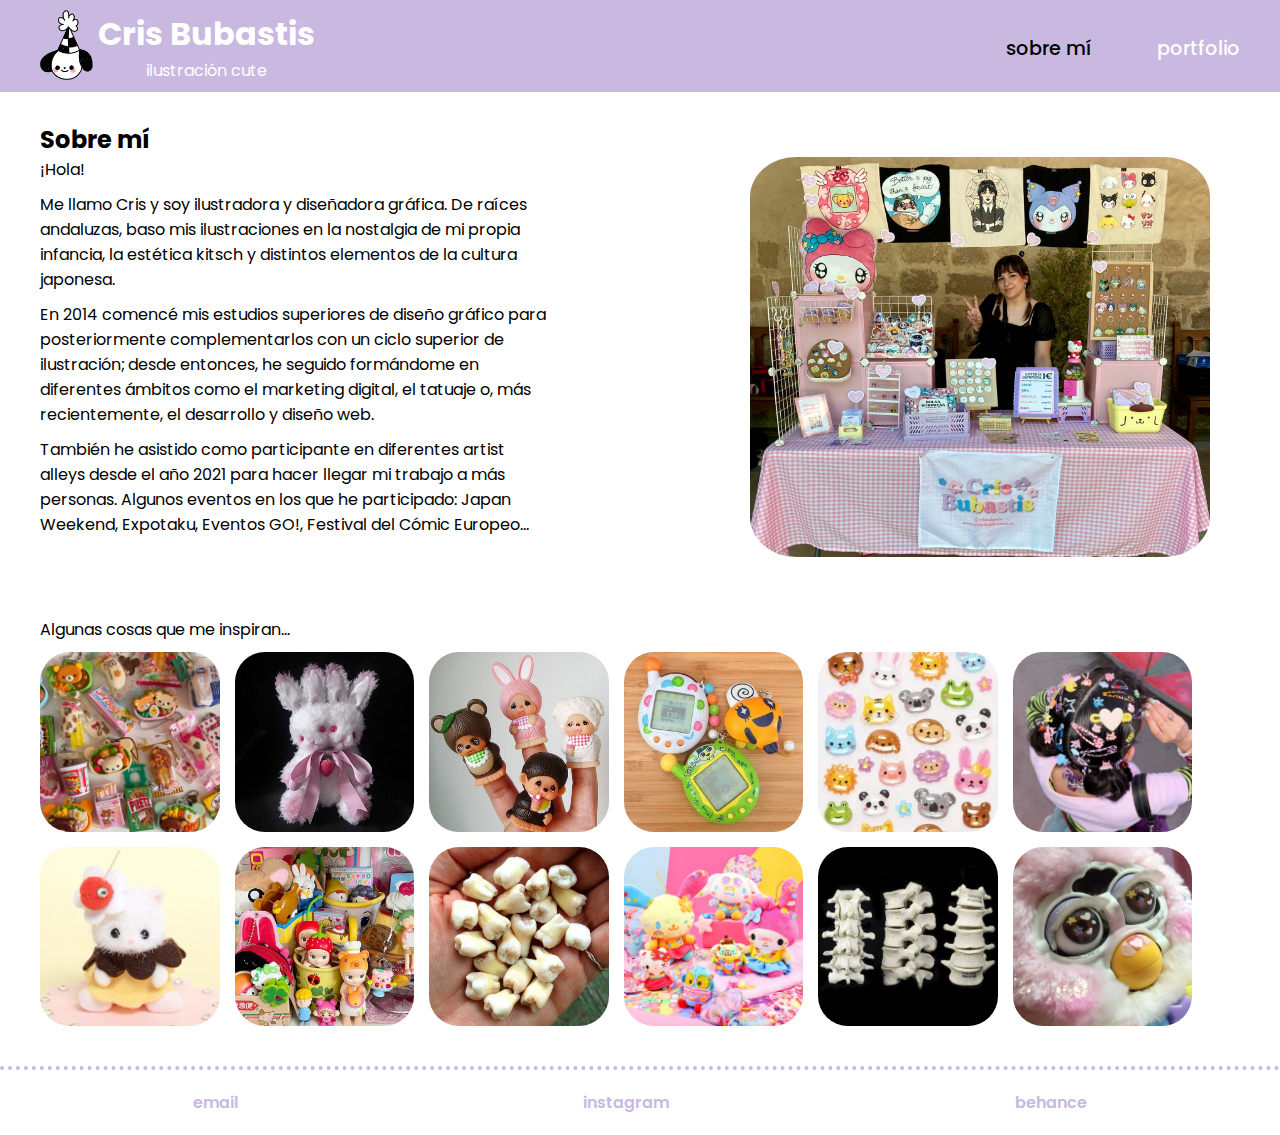
==== about.html @ 8ff3eed0 "versión 1.0" ====
<!DOCTYPE html>
<html lang="es">
<head>
    <meta charset="UTF-8">
    <meta name="viewport" content="width=device-width, initial-scale=1.0">
    <link rel="preconnect" href="https://fonts.googleapis.com">
    <link rel="preconnect" href="https://fonts.gstatic.com" crossorigin>
    <link href="https://fonts.googleapis.com/css2?family=Poppins:wght@400;500&display=swap" rel="stylesheet">
    <link rel="stylesheet" href="css/estilo.css">
    <link rel="icon" type="image/png" href="/img/icon.png">
    <title>Cris Bubastis ✿ sobre mí</title>
</head>
<body>
    <header>
        <div class="cabecera">
            <a href="index.html"><img src="img/icon.png" alt="">
            </a>
            <div class="texto">
            <h1>
                <a href="index.html">Cris Bubastis</a>
            </h1>
                <p>Ilustración cute</p>
            </div>
        </div>
		<nav>
			<ul>
				<li><a href="about.html" style="color: black;">Sobre mí</a></li>
				<li><a href="portfolio.html">Portfolio</a></li>
			</ul>
		</nav>
	</header>
    <div class="contenido">
        <h2>Sobre mí</h2>
        <div class="about">
            <div class="textoabout">
                <p>¡Hola!</p>
                <p>Me llamo Cris y soy ilustradora y diseñadora gráfica. De raíces andaluzas, baso mis ilustraciones en la nostalgia de mi propia infancia, la estética kitsch y distintos elementos de la cultura japonesa.</p>
                <p>En 2014 comencé mis estudios superiores de diseño gráfico para posteriormente complementarlos con un ciclo superior de ilustración; desde entonces, he seguido formándome en diferentes ámbitos como el marketing digital, el tatuaje o, más recientemente, el desarrollo y diseño web.</p>
                <p>También he asistido como participante en diferentes artist alleys desde el año 2021 para hacer llegar mi trabajo a más personas. Algunos eventos en los que he participado: Japan Weekend, Expotaku, Eventos GO!, Festival del Cómic Europeo...</p>
                </div>
            <img src="img/avvi.jpg" alt="" class="avvi">
        </div>
    </div>
    <div class="ref">
        <p>Algunas cosas que me inspiran...</p>
        <section class="galeriaref">
            <img src="img/ref01.jpg" alt="">
            <img src="img/ref02.jpg" alt="">
            <img src="img/ref03.jpg" alt="">
            <img src="img/ref04.jpg" alt="">
            <img src="img/ref05.jpg" alt="">
            <img src="img/ref06.jpg" alt="">
            <img src="img/ref07.jpg" alt="">
            <img src="img/ref08.jpg" alt="">
            <img src="img/ref09.jpg" alt="">
            <img src="img/ref10.jpg" alt="">
            <img src="img/ref11.jpg" alt="">
            <img src="img/ref12.jpg" alt="">
        </section>
    </div>
    <footer>
        <a href="mailto:crisbubastis@gmail.com">Email</a>
        <a href="http://instagram.com/crisbubastis" target="_blank">Instagram</a>
        <a href="https://www.behance.net/crisbubastis" target="_blank">Behance</a>
    </footer>
</body>
</html>
---- css/estilo.css ----
*{
    margin: 0;
    padding: 0;
}
.poppins-regular{
    font-family: "Poppins", serif;
    font-weight: 400;
    font-style: normal;
}
.poppins-medium{
font-family: "Poppins", serif;
font-weight: 500;
font-style: normal;
}
body{
    font-family: "Poppins", sans-serif;
}
header{ /*cabecera sticky con enlaces*/
    position: sticky;
    top: 0;
    padding: 10px 40px 5px;
    background-color: #C9B9E0;
    color: white;
    display: flex;
    flex-wrap: wrap;
    justify-content: space-between;
    align-items: center;
}
header img{/*icono del perro fiestas en el header*/
    height: 70px;
}
.cabecera{/*header que incluye perro fiestas, nombre de la web y texto secundario*/
    display: flex;
}
header a{/*texto "Cris Bubastis" que enlaza al inicio*/
    text-decoration: none;
    color: white;
    font-size: 1em;
}
.texto{/*SOLO texto del header SIN nav (Cris Bubastis + ilustración cute)*/
    margin-left: 5px;
}
header p{/*texto secundario header ("ilustración cute")*/
    display: flex;
    align-items: center;
    justify-content: center;
    text-transform: lowercase;
}
nav ul{/*elementos del nav*/
	list-style:none;
    text-transform: lowercase;
    font-weight: 500;
    display: flex;
    width: 300px;
    justify-content: flex-end;
}
nav a{/*enlaces del nav*/
	display: block;
    text-align: end;
    font-size: 1.2em;
}
nav a:hover{/*hover del nav que hace que el texto se ponga en color negro*/
    color: black;
}
nav li{/*hace que los elementos del nav se separen*/
	flex-grow:1;
}
.primero,
.segundo{/*apartados div del index*/
    height: 100vh;
    padding: 30px 40px;
}
.contenido,
.ref{/*divs del cuerpo de about.html y portfolio.html*/
    padding: 30px 40px;
}
.primero{/*primer div del index*/
    background-image: linear-gradient(to right, rgba(255, 255, 255, 0.9), rgba(255, 255, 255, 0)), linear-gradient(to top, rgba(255, 255, 255, 1), rgba(255, 255, 255, 0.5)), url(../img/avvi.jpg);
}
.segundo{/*segundo div del index*/
    background-image: linear-gradient(to right, rgba(255, 255, 255, 0.9), rgba(255, 255, 255, 0)), linear-gradient(to top, rgba(255, 255, 255, 1), rgba(255, 255, 255, 0.5)), url(../img/01.jpg);
}
.primero,
.segundo{
    background-repeat: no-repeat;
    background-position: center;
    background-size: cover;
}
.primero a,
.segundo a{/*texto h2 de los divs del index que enlazan a sus respectivos html*/
    text-decoration: none;
    color: #C9B9E0;
    font-weight: 500;
    font-size: 1.5em;
}
.primero p,
.segundo p{/*texto de párrafo de los divs del index*/
    width: 400px;
}
.contenido p,
.ref p{/*cuerpo de texto*/
    width: 40vw;
    margin-bottom: 10px;
}
.click{/*párrafo aclaratorio de la GALERIA MODAL (portfolio)*/
    font-style: italic;
    font-size: 0.8em;
}
.avvi{/*imagen del apartado "sobre mí"*/
    height: 400px;
    margin-right: 30px;
    border-radius: 10%;
}
.about{/*div de "about.html" que incluye el texto y la foto avvi*/
    display: flex;
    justify-content: space-between;
}
.link:hover:after{/*hover aplicado en la página index sobre los h2*/
    color: #C9B9E0;
	content:" ✿";
}
.galeria{/*disposición de la section "galeria" del apartado "portfolio"*/
    margin: 10px 0;
    width: 90vw;
    display: grid;
    grid-template-columns: repeat(4, auto);
    gap: 19px;
}
.galeriaref{/*disposición de la section "galeriaref" del apartado "sobre mí"*/
    margin: 10px 0;
    width: 90vw;
    display: grid;
    grid-template-columns: repeat(6, auto);
    gap: 15px;
}
.galeria a,
.galeria img,
.galeriaref img{/*ajuste de enlaces e imágenes de las galerías*/
    display: block;
    width: 100%;
}
.galeria img,
.galeriaref img{/*redondeo de esquinas de todas las imágenes incluidas en las galerías*/
    border-radius: 30px;
}
.modal{/*características de la clase "modal"*/
    position: fixed;
    height: 100vh;
    width: 100%;
    top: 0;
    left: 0;
    background-color: rgba(0, 0, 0,0.4);
    display: flex;
    justify-content: center;
    align-items: center;
    display: none;
}
.modal img{/*tamaño de las imágenes en la clase "modal"*/
    height: 80vh;
}
.visible{/*clase "visible" aplicada desde js a la modal*/
    display: flex;
}
.modal button{/*botón flecha de la modal*/
    border: none;
    background-color: transparent;
    color: white;
    font-size: 6em;
    margin: 0 20px;
}
.contacto{/*div del apartado "portfolio" con imagen a + texto*/
    padding: 0 10px 10px 40px;
    display: flex;
    flex-direction: column;
    justify-content: center;
    align-items: center;
}
.contacto img{/*tamaño de imagen del apartado contacto*/
    height: 200px;
}
footer{/*pie de página*/
    border-top: dotted 4px #C9B9E0;
    padding: 20px;
    text-transform: lowercase;
    color: #C9B9E0;
    display: flex;
    justify-content: space-around;
    align-items: center;
}
footer a{/*ajustes de los enlaces del pie de página; color, peso (falseado), eliminación del subrayado por defecto*/
    text-decoration: none;
    color: #C9B9E0;
    font-weight: 600;
}




@media screen and (min-width: 1200px) {
    .galeria a{
        cursor: zoom-in;
    }
}
@media screen and (max-width: 1200px) {
    .galeria{/*la galería del portfolio muestra 3 imágenes por línea*/
        grid-template-columns: repeat(3, auto);
    }
    .galeria :nth-child(7),
    .galeria :nth-child(8){/*se eliminan el penúltimo y último elemento de la galería del portfolio*/
        display: none;
    }
    .click{/*se oculta el texto que indica que la galería es modal*/
        display: none;
    }
    .primero h2,
    .segundo h2{
        text-shadow: white 0 0 10px;
    }
    .contenido p{
        width: 80vw;
    }
}
@media screen and (max-width: 850px) {
    .galeria{/*la galería del porfolio muestra 2 elementos por línea*/
        grid-template-columns: repeat(2, auto);
        gap: 15px;
    }
    .galeriaref{/*la galería de referencias muestra 3 elementos por línea*/
        grid-template-columns: repeat(3, auto);
    }
    .avvi{/*la imagen de "sobre mí" reduce su tamaño*/
        height: 300px;
    }
}
@media screen and (max-width: 700px) {
    header{/*el header cambia la disposición para centarse*/
        display: flex;
        flex-direction: column;
        justify-content: space-between;
        align-items: center;
    }
    .cabecera{
        margin-left: auto;
        margin-right: auto;
    }
    header img{/*se deja de mostrar el icono del perro fiestas*/
        display: none;
    }
    header a{/*reducción del tamaño del título*/
        font-size: 0.8em;
    }
    header p{/*se deja de mostrar el texto secundario p*/
        display: none;
    }
    nav{/*centrado del nav*/
        margin-left: auto;
        margin-right: auto;
    }
    nav li{
        flex-grow: initial;
    }
    nav ul{
        justify-content: space-between;
        width: 200px;
    }
    nav a{
        font-size: 1em;
    }
    .avvi{/*la imagen de "sobre mí" reduce su tamaño*/
        height: 350px;
        margin: auto;
    }
    .about{/*el div "about" ahora se muestra como columna, por lo que la imagen avvi se ubica después del texto informativo*/
        flex-direction: column;
    }
    .about p{/*ocupar el 80% del vw*/
        width: 80vw;
    }
    .galeria,
    .galeriaref{
        width: 85vw;
    }
    .apartados{/*los divs primero y segundo del index se ponen en columna y no en row*/
        display: flex;
        flex-direction: column;
        margin: 30px;
        font-size: 0.9em;
    }
    .primero{/*el primer div del inicio tiene margen para separarse del segundo*/
        background-image: linear-gradient(to left, rgba(255, 255, 255, 0.85), rgba(255, 255, 255, 0.85)), url(../img/ref08.jpg);
        margin-bottom: 30px;
    }
    .segundo{
        background-image: linear-gradient(to left, rgba(255, 255, 255, 0.85), rgba(255, 255, 255, 0.85)), url(../img/08.png);
    }
    .primero,
    .segundo{/*los divs del index tienen altura determinada y esquinas redondeadas*/
        border-radius: 10%;
        height: 300px;
    }
    .primero p,
    .segundo p{/*el texto p de los divs del index ocupa el 60% del vw*/
        width: 60vw;
    }
}
@media screen and (max-width: 500px) {
    .galeriaref{/*la galería del apartado "sobre mí" muestra 2 elementos por línea*/
        grid-template-columns: repeat(2, auto);
    }
    .galeriaref img:nth-child(odd){/*los elementos impares de la galería dejan de mostrarse para reducir la información mostrada en dispositivos con menor pantalla*/
        display: none;
    }
    .galeria{/*la galería del portfolio muestra sólo 1 imagen por línea en mayor tamaño para mejorar su visibilidad en móvil*/
        grid-template-columns: repeat(1, auto);
        gap: 15px;
    }
    .about p,
    .ref p,
    .contenido p,
    .contacto p{/*los textos p de todos los apartados reducen su tamaño de fuente y pasan a ocupar el 80% del vw*/
        font-size: 0.9em;
        width: 80vw;
    }
    .contacto img{/*la imagen de la section "contacto" pasa a ser de menor tamaño*/
        height: 160px;
    }
}
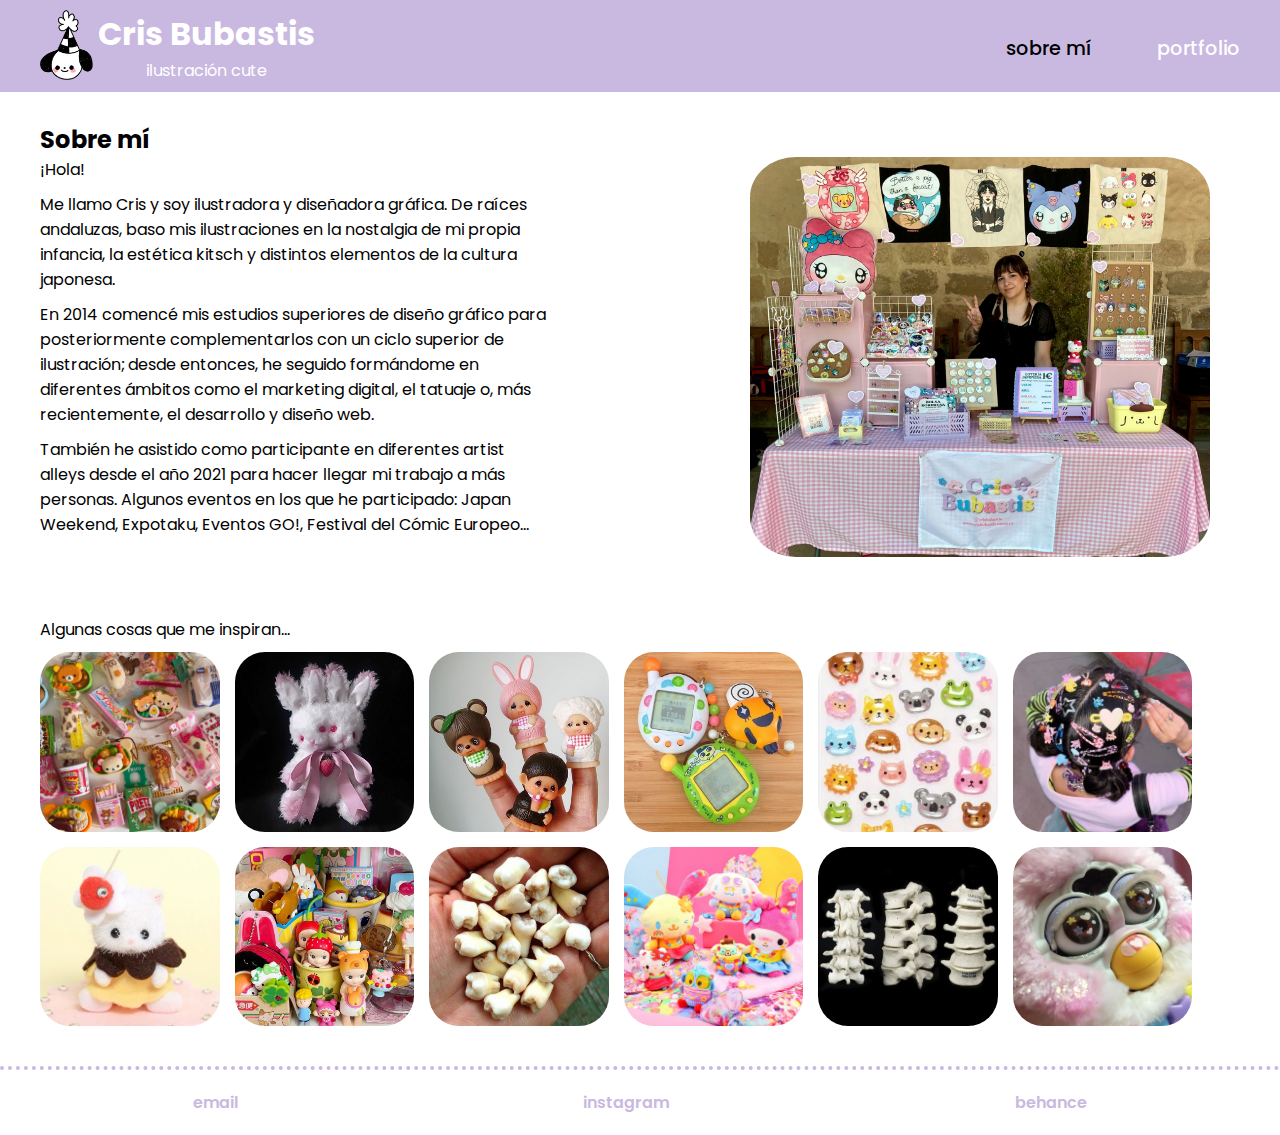
==== commit cc299fb4: "versión 3.0" ====
--- a/about.html
+++ b/about.html
@@ -7,7 +7,7 @@
     <link rel="preconnect" href="https://fonts.gstatic.com" crossorigin>
     <link href="https://fonts.googleapis.com/css2?family=Poppins:wght@400;500&display=swap" rel="stylesheet">
     <link rel="stylesheet" href="css/estilo.css">
-    <link rel="icon" type="image/png" href="/img/icon.png">
+    <link rel="icon" type="image/png" href="/img/favicon.png">
     <title>Cris Bubastis ✿ sobre mí</title>
 </head>
 <body>
--- a/css/estilo.css
+++ b/css/estilo.css
@@ -313,6 +313,7 @@
     .galeria{/*la galería del portfolio muestra sólo 1 imagen por línea en mayor tamaño para mejorar su visibilidad en móvil*/
         grid-template-columns: repeat(1, auto);
         gap: 15px;
+        margin: auto;
     }
     .about p,
     .ref p,
@@ -321,6 +322,10 @@
         font-size: 0.9em;
         width: 80vw;
     }
+    .avvi{/*la imagen de "sobre mí" reduce su tamaño*/
+        height: 250px;
+        margin: auto;
+    }
     .contacto img{/*la imagen de la section "contacto" pasa a ser de menor tamaño*/
         height: 160px;
     }
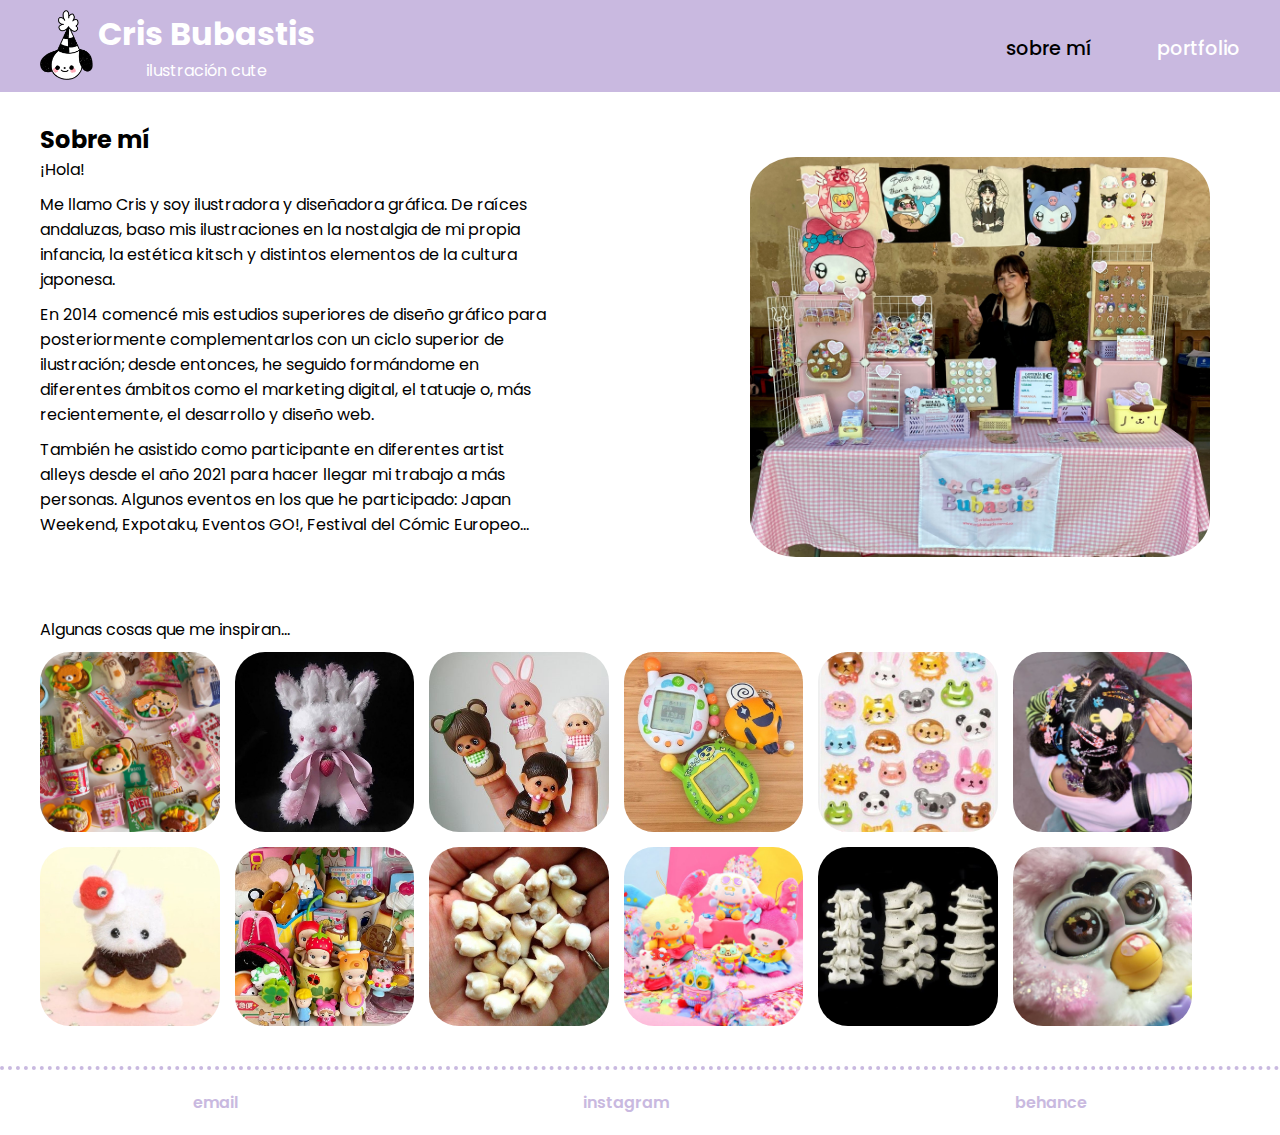
==== commit 574e3595: "versión 4.0" ====
--- a/about.html
+++ b/about.html
@@ -43,7 +43,7 @@
     </div>
     <div class="ref">
         <p>Algunas cosas que me inspiran...</p>
-        <section class="galeriaref">
+        <div class="galeriaref">
             <img src="img/ref01.jpg" alt="">
             <img src="img/ref02.jpg" alt="">
             <img src="img/ref03.jpg" alt="">
@@ -56,7 +56,7 @@
             <img src="img/ref10.jpg" alt="">
             <img src="img/ref11.jpg" alt="">
             <img src="img/ref12.jpg" alt="">
-        </section>
+        </div>
     </div>
     <footer>
         <a href="mailto:crisbubastis@gmail.com">Email</a>
